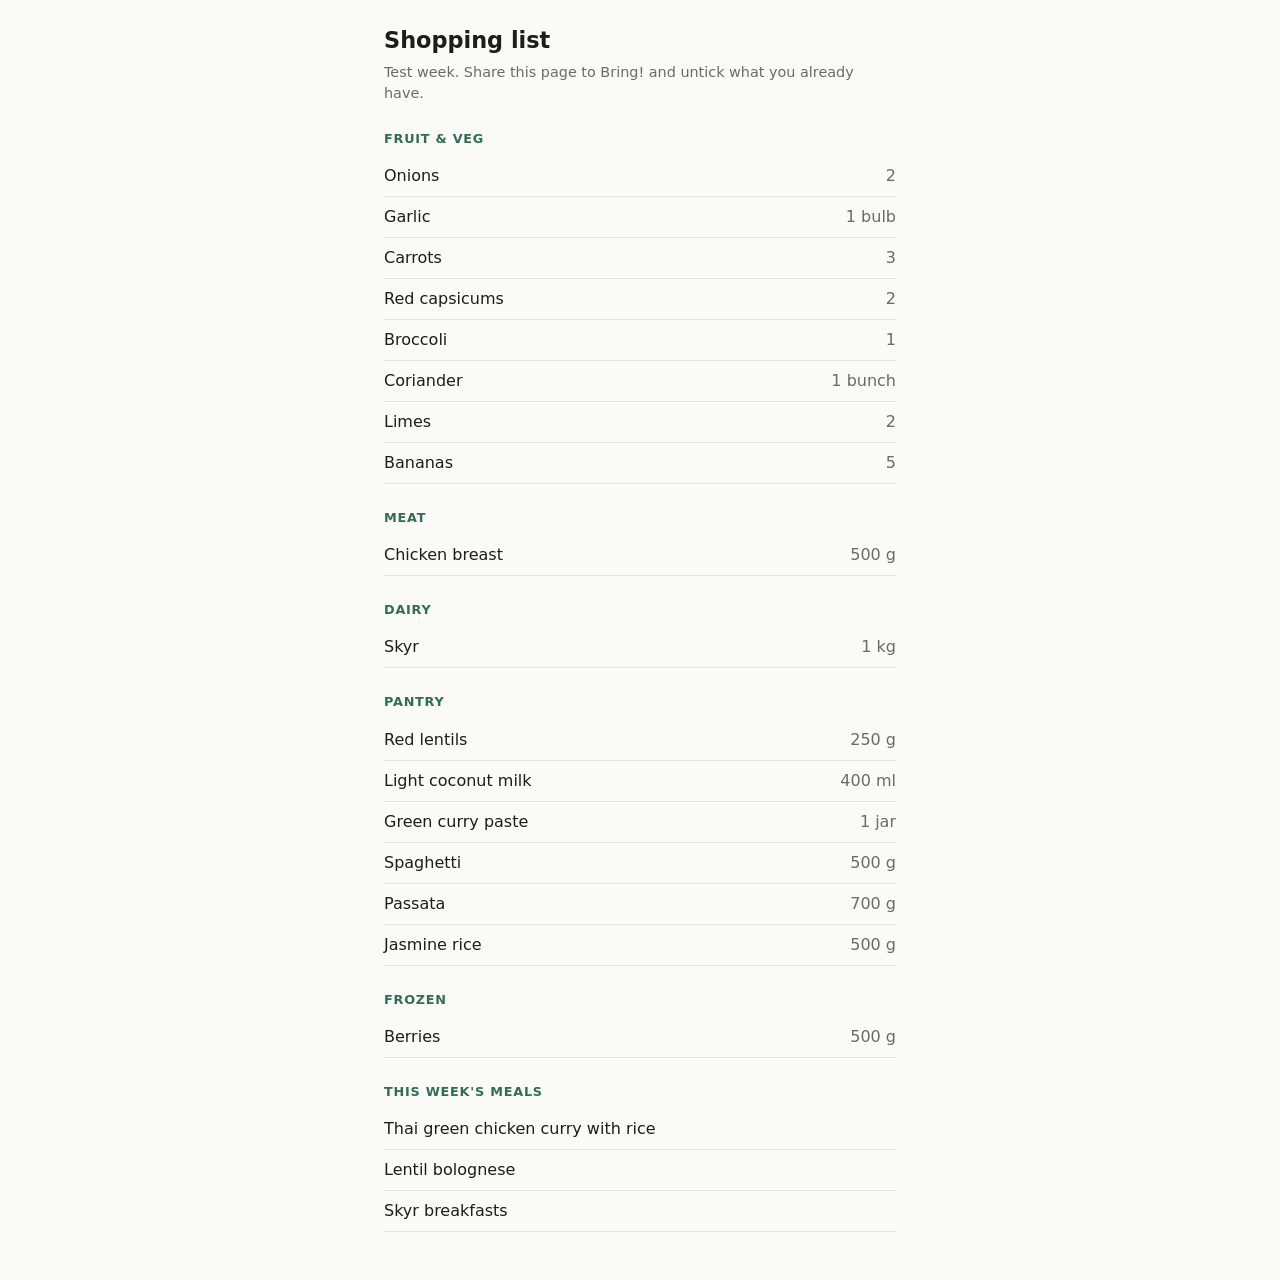
==== shopping/index.html @ 1fd20f5c "Add Bring! import test page for the weekly shopping list Test week list with schema.org Recipe marku" ====
<!doctype html>
<html lang="en-AU">
<head>
<meta charset="utf-8">
<meta name="viewport" content="width=device-width, initial-scale=1">
<meta name="robots" content="noindex, nofollow">
<title>Shopping list</title>
<script type="application/ld+json">
{
  "@context": "https://schema.org",
  "@type": "Recipe",
  "name": "Shopping list: test week",
  "description": "Weekly shopping list from Kat OS Health Coach. Totals only, metric, rounded up to buyable amounts.",
  "recipeYield": "1 week",
  "recipeIngredient": [
    "500 g chicken breast",
    "250 g red lentils",
    "400 ml light coconut milk",
    "1 jar green curry paste",
    "500 g spaghetti",
    "700 g passata",
    "500 g jasmine rice",
    "2 onions",
    "1 garlic bulb",
    "3 carrots",
    "2 red capsicums",
    "1 broccoli",
    "1 bunch coriander",
    "2 limes",
    "1 kg skyr",
    "5 bananas",
    "500 g frozen berries"
  ],
  "recipeInstructions": [
    {"@type": "HowToStep", "text": "Untick anything you already have, then add the rest to your Bring! list."}
  ]
}
</script>
<style>
  :root { --bg: #fafaf7; --fg: #1d1d1b; --muted: #6b6b66; --line: #e4e3dc; --accent: #2f6f4f; }
  @media (prefers-color-scheme: dark) {
    :root { --bg: #161615; --fg: #ecebe6; --muted: #9a9993; --line: #2c2c2a; --accent: #7cc39c; }
  }
  * { box-sizing: border-box; }
  body { margin: 0; background: var(--bg); color: var(--fg); font: 16px/1.5 system-ui, -apple-system, "Segoe UI", sans-serif; }
  main { max-width: 34rem; margin: 0 auto; padding: 24px 16px 48px; }
  h1 { font-size: 1.4rem; margin: 0 0 4px; }
  .sub { color: var(--muted); margin: 0 0 24px; font-size: 0.9rem; }
  h2 { font-size: 0.8rem; text-transform: uppercase; letter-spacing: 0.06em; color: var(--accent); margin: 24px 0 8px; }
  ul { list-style: none; margin: 0; padding: 0; }
  li { display: flex; justify-content: space-between; gap: 12px; padding: 8px 0; border-bottom: 1px solid var(--line); }
  .qty { color: var(--muted); white-space: nowrap; }
  .meals li { display: block; }
</style>
</head>
<body>
<main>
  <h1>Shopping list</h1>
  <p class="sub">Test week. Share this page to Bring! and untick what you already have.</p>

  <h2>Fruit &amp; veg</h2>
  <ul>
    <li><span>Onions</span><span class="qty">2</span></li>
    <li><span>Garlic</span><span class="qty">1 bulb</span></li>
    <li><span>Carrots</span><span class="qty">3</span></li>
    <li><span>Red capsicums</span><span class="qty">2</span></li>
    <li><span>Broccoli</span><span class="qty">1</span></li>
    <li><span>Coriander</span><span class="qty">1 bunch</span></li>
    <li><span>Limes</span><span class="qty">2</span></li>
    <li><span>Bananas</span><span class="qty">5</span></li>
  </ul>

  <h2>Meat</h2>
  <ul>
    <li><span>Chicken breast</span><span class="qty">500 g</span></li>
  </ul>

  <h2>Dairy</h2>
  <ul>
    <li><span>Skyr</span><span class="qty">1 kg</span></li>
  </ul>

  <h2>Pantry</h2>
  <ul>
    <li><span>Red lentils</span><span class="qty">250 g</span></li>
    <li><span>Light coconut milk</span><span class="qty">400 ml</span></li>
    <li><span>Green curry paste</span><span class="qty">1 jar</span></li>
    <li><span>Spaghetti</span><span class="qty">500 g</span></li>
    <li><span>Passata</span><span class="qty">700 g</span></li>
    <li><span>Jasmine rice</span><span class="qty">500 g</span></li>
  </ul>

  <h2>Frozen</h2>
  <ul>
    <li><span>Berries</span><span class="qty">500 g</span></li>
  </ul>

  <h2>This week's meals</h2>
  <ul class="meals">
    <li>Thai green chicken curry with rice</li>
    <li>Lentil bolognese</li>
    <li>Skyr breakfasts</li>
  </ul>
</main>
</body>
</html>
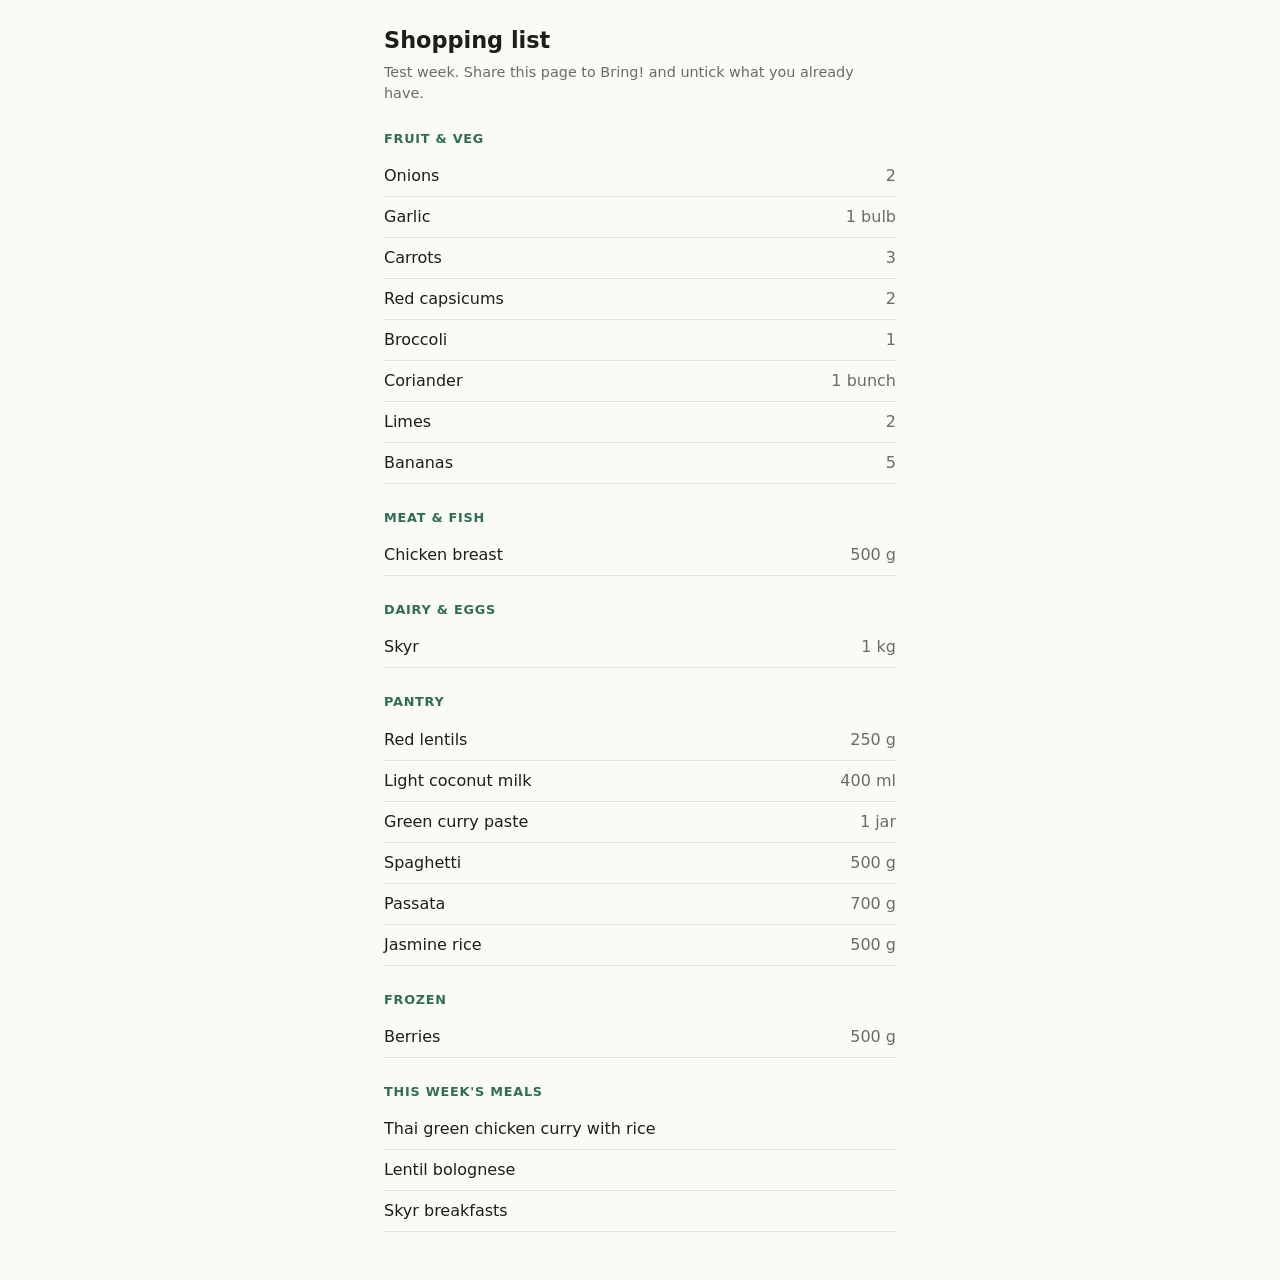
==== commit 47b3e08b: "Document the shopping list page format Add shopping/README.md with the weekly update rules and align" ====
--- a/shopping/index.html
+++ b/shopping/index.html
@@ -70,12 +70,12 @@
     <li><span>Bananas</span><span class="qty">5</span></li>
   </ul>
 
-  <h2>Meat</h2>
+  <h2>Meat &amp; fish</h2>
   <ul>
     <li><span>Chicken breast</span><span class="qty">500 g</span></li>
   </ul>
 
-  <h2>Dairy</h2>
+  <h2>Dairy &amp; eggs</h2>
   <ul>
     <li><span>Skyr</span><span class="qty">1 kg</span></li>
   </ul>
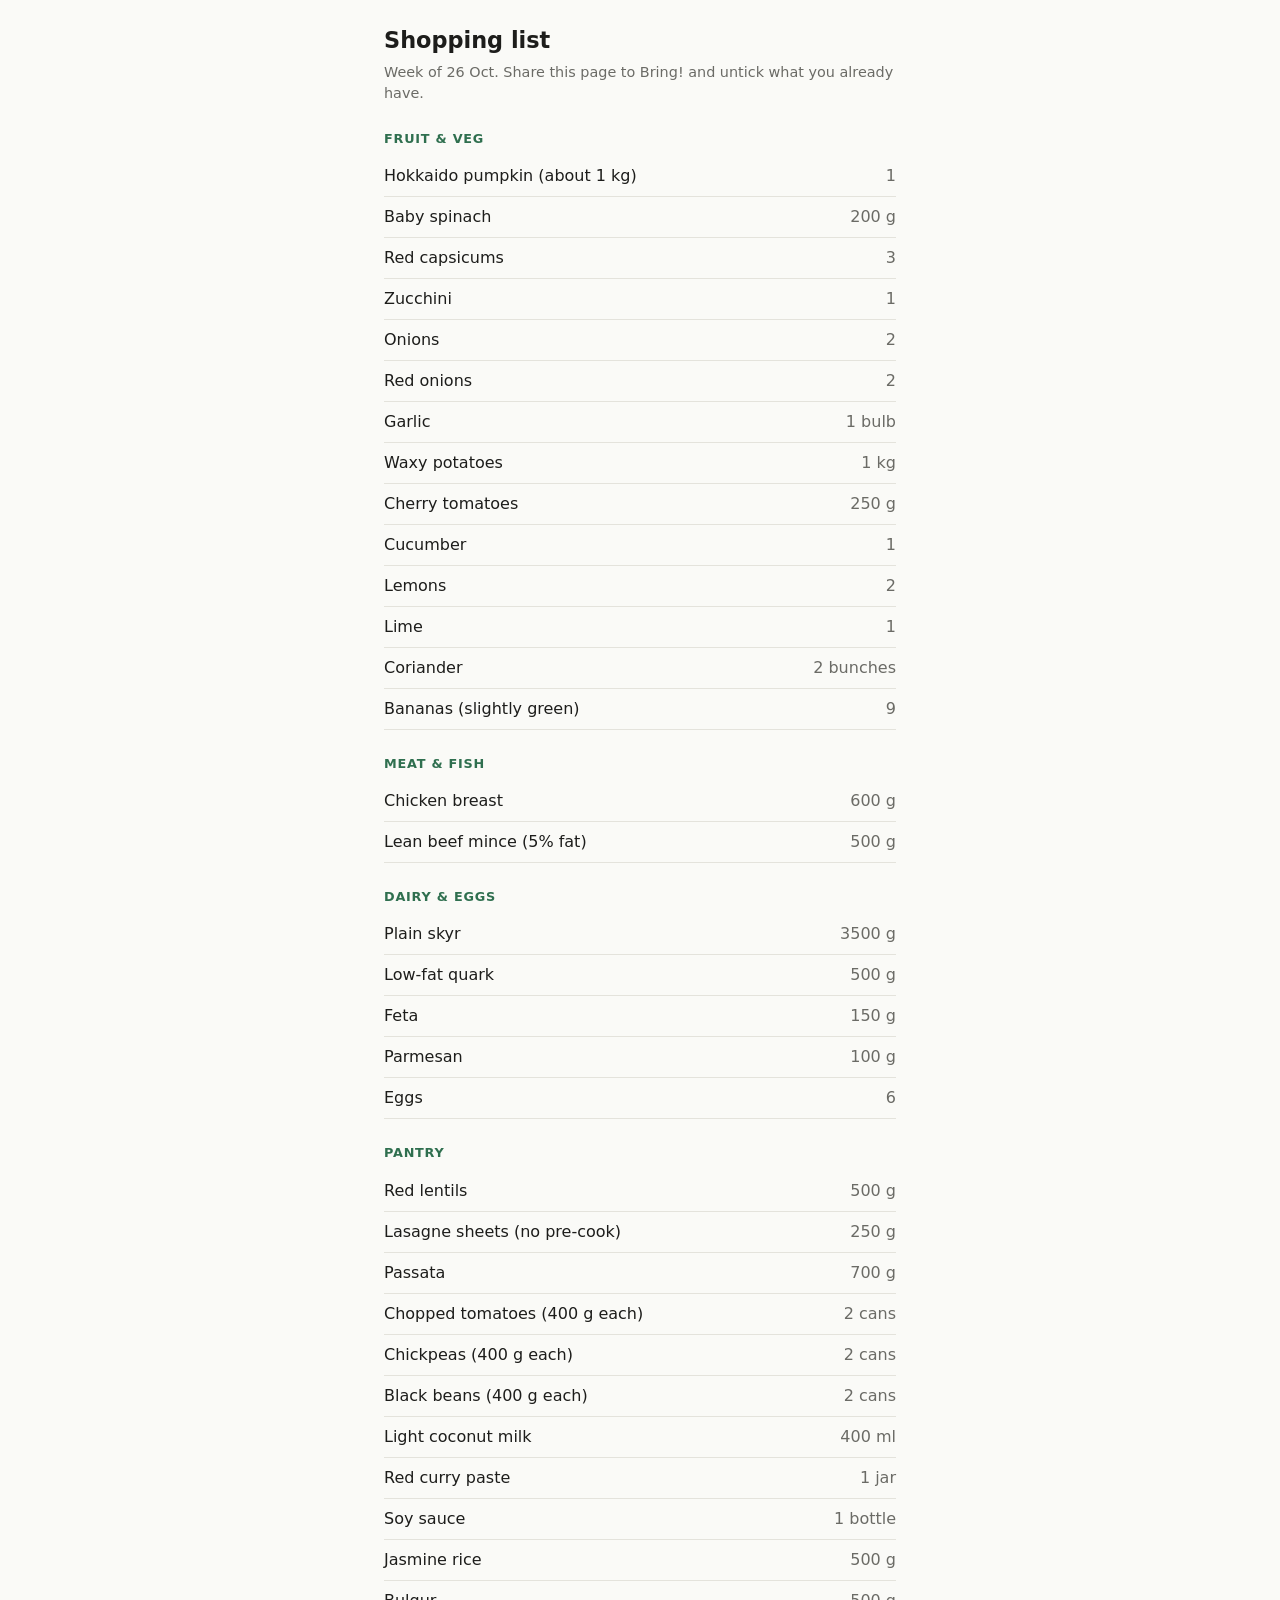
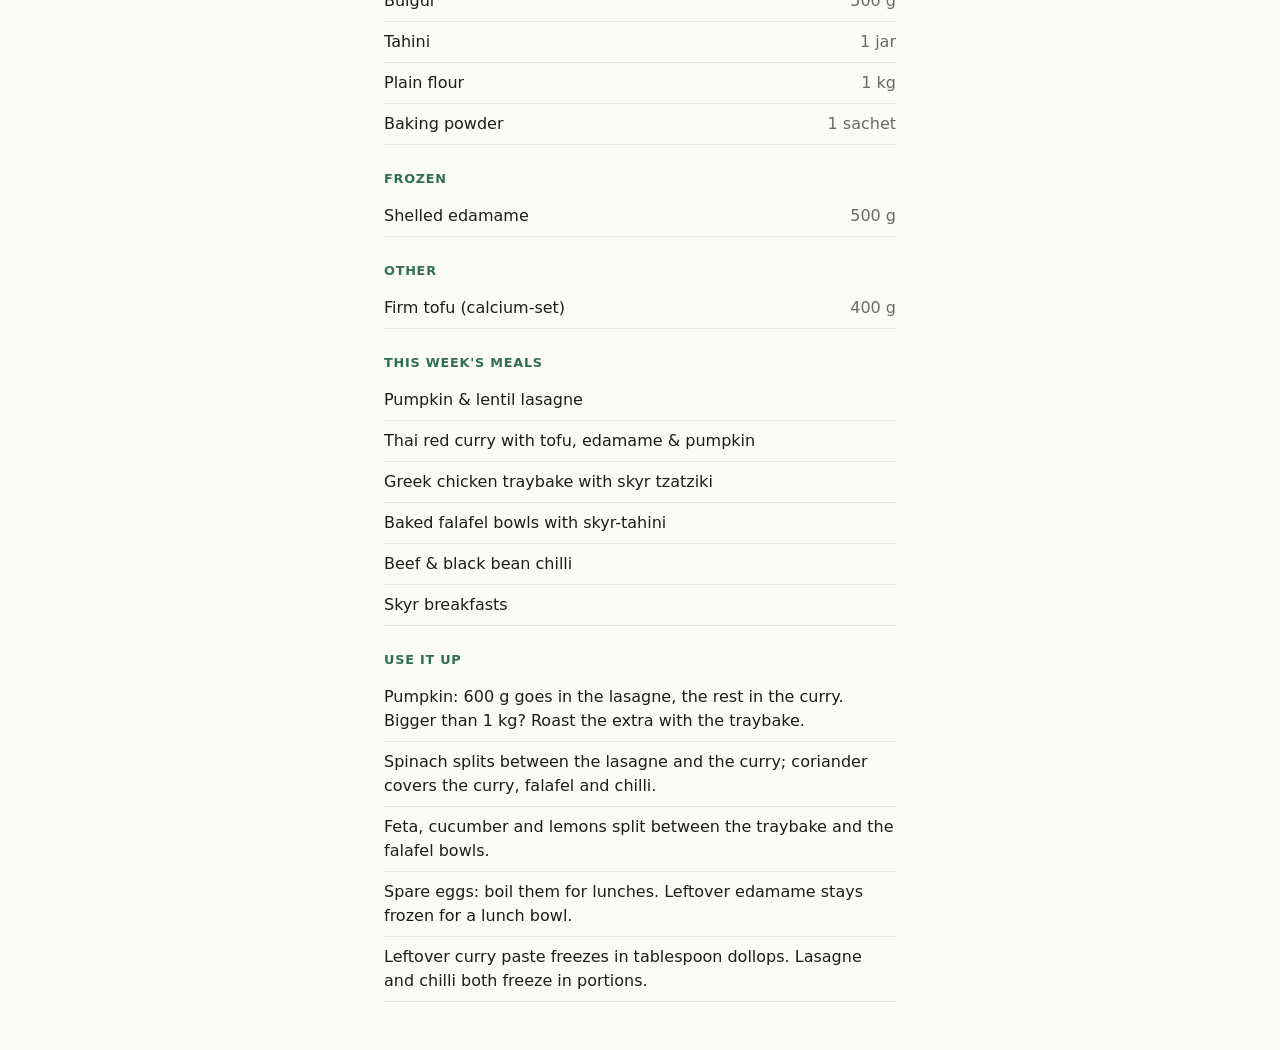
==== commit 02cf2a41: "Shopping list: week of 26 Oct Co-Authored-By: Claude Opus 5.5 <noreply@anthropic.com> Claude-Session" ====
--- a/shopping/index.html
+++ b/shopping/index.html
@@ -9,27 +9,47 @@
 {
   "@context": "https://schema.org",
   "@type": "Recipe",
-  "name": "Shopping list: test week",
+  "name": "Shopping list: week of 26 Oct",
   "description": "Weekly shopping list from Kat OS Health Coach. Totals only, metric, rounded up to buyable amounts.",
   "recipeYield": "1 week",
   "recipeIngredient": [
-    "500 g chicken breast",
-    "250 g red lentils",
+    "1 Hokkaido pumpkin (about 1 kg)",
+    "200 g baby spinach",
+    "3 red capsicums",
+    "1 zucchini",
+    "2 onions",
+    "2 red onions",
+    "1 garlic bulb",
+    "1 kg waxy potatoes",
+    "250 g cherry tomatoes",
+    "1 cucumber",
+    "2 lemons",
+    "1 lime",
+    "2 bunches coriander",
+    "9 bananas (slightly green)",
+    "600 g chicken breast",
+    "500 g lean beef mince (5% fat)",
+    "3500 g plain skyr",
+    "500 g low-fat quark",
+    "150 g feta",
+    "100 g parmesan",
+    "6 eggs",
+    "500 g red lentils",
+    "250 g lasagne sheets (no pre-cook)",
+    "700 g passata",
+    "2 cans chopped tomatoes (400 g each)",
+    "2 cans chickpeas (400 g each)",
+    "2 cans black beans (400 g each)",
     "400 ml light coconut milk",
-    "1 jar green curry paste",
-    "500 g spaghetti",
-    "700 g passata",
+    "1 jar red curry paste",
+    "1 bottle soy sauce",
     "500 g jasmine rice",
-    "2 onions",
-    "1 garlic bulb",
-    "3 carrots",
-    "2 red capsicums",
-    "1 broccoli",
-    "1 bunch coriander",
-    "2 limes",
-    "1 kg skyr",
-    "5 bananas",
-    "500 g frozen berries"
+    "500 g bulgur",
+    "1 jar tahini",
+    "1 kg plain flour",
+    "1 sachet baking powder",
+    "500 g frozen shelled edamame",
+    "400 g firm tofu (calcium-set)"
   ],
   "recipeInstructions": [
     {"@type": "HowToStep", "text": "Untick anything you already have, then add the rest to your Bring! list."}
@@ -56,50 +76,86 @@
 <body>
 <main>
   <h1>Shopping list</h1>
-  <p class="sub">Test week. Share this page to Bring! and untick what you already have.</p>
+  <p class="sub">Week of 26 Oct. Share this page to Bring! and untick what you already have.</p>
 
   <h2>Fruit &amp; veg</h2>
   <ul>
+    <li><span>Hokkaido pumpkin (about 1 kg)</span><span class="qty">1</span></li>
+    <li><span>Baby spinach</span><span class="qty">200 g</span></li>
+    <li><span>Red capsicums</span><span class="qty">3</span></li>
+    <li><span>Zucchini</span><span class="qty">1</span></li>
     <li><span>Onions</span><span class="qty">2</span></li>
+    <li><span>Red onions</span><span class="qty">2</span></li>
     <li><span>Garlic</span><span class="qty">1 bulb</span></li>
-    <li><span>Carrots</span><span class="qty">3</span></li>
-    <li><span>Red capsicums</span><span class="qty">2</span></li>
-    <li><span>Broccoli</span><span class="qty">1</span></li>
-    <li><span>Coriander</span><span class="qty">1 bunch</span></li>
-    <li><span>Limes</span><span class="qty">2</span></li>
-    <li><span>Bananas</span><span class="qty">5</span></li>
+    <li><span>Waxy potatoes</span><span class="qty">1 kg</span></li>
+    <li><span>Cherry tomatoes</span><span class="qty">250 g</span></li>
+    <li><span>Cucumber</span><span class="qty">1</span></li>
+    <li><span>Lemons</span><span class="qty">2</span></li>
+    <li><span>Lime</span><span class="qty">1</span></li>
+    <li><span>Coriander</span><span class="qty">2 bunches</span></li>
+    <li><span>Bananas (slightly green)</span><span class="qty">9</span></li>
   </ul>
 
   <h2>Meat &amp; fish</h2>
   <ul>
-    <li><span>Chicken breast</span><span class="qty">500 g</span></li>
+    <li><span>Chicken breast</span><span class="qty">600 g</span></li>
+    <li><span>Lean beef mince (5% fat)</span><span class="qty">500 g</span></li>
   </ul>
 
   <h2>Dairy &amp; eggs</h2>
   <ul>
-    <li><span>Skyr</span><span class="qty">1 kg</span></li>
+    <li><span>Plain skyr</span><span class="qty">3500 g</span></li>
+    <li><span>Low-fat quark</span><span class="qty">500 g</span></li>
+    <li><span>Feta</span><span class="qty">150 g</span></li>
+    <li><span>Parmesan</span><span class="qty">100 g</span></li>
+    <li><span>Eggs</span><span class="qty">6</span></li>
   </ul>
 
   <h2>Pantry</h2>
   <ul>
-    <li><span>Red lentils</span><span class="qty">250 g</span></li>
+    <li><span>Red lentils</span><span class="qty">500 g</span></li>
+    <li><span>Lasagne sheets (no pre-cook)</span><span class="qty">250 g</span></li>
+    <li><span>Passata</span><span class="qty">700 g</span></li>
+    <li><span>Chopped tomatoes (400 g each)</span><span class="qty">2 cans</span></li>
+    <li><span>Chickpeas (400 g each)</span><span class="qty">2 cans</span></li>
+    <li><span>Black beans (400 g each)</span><span class="qty">2 cans</span></li>
     <li><span>Light coconut milk</span><span class="qty">400 ml</span></li>
-    <li><span>Green curry paste</span><span class="qty">1 jar</span></li>
-    <li><span>Spaghetti</span><span class="qty">500 g</span></li>
-    <li><span>Passata</span><span class="qty">700 g</span></li>
+    <li><span>Red curry paste</span><span class="qty">1 jar</span></li>
+    <li><span>Soy sauce</span><span class="qty">1 bottle</span></li>
     <li><span>Jasmine rice</span><span class="qty">500 g</span></li>
+    <li><span>Bulgur</span><span class="qty">500 g</span></li>
+    <li><span>Tahini</span><span class="qty">1 jar</span></li>
+    <li><span>Plain flour</span><span class="qty">1 kg</span></li>
+    <li><span>Baking powder</span><span class="qty">1 sachet</span></li>
   </ul>
 
   <h2>Frozen</h2>
   <ul>
-    <li><span>Berries</span><span class="qty">500 g</span></li>
+    <li><span>Shelled edamame</span><span class="qty">500 g</span></li>
+  </ul>
+
+  <h2>Other</h2>
+  <ul>
+    <li><span>Firm tofu (calcium-set)</span><span class="qty">400 g</span></li>
   </ul>
 
   <h2>This week's meals</h2>
   <ul class="meals">
-    <li>Thai green chicken curry with rice</li>
-    <li>Lentil bolognese</li>
+    <li>Pumpkin &amp; lentil lasagne</li>
+    <li>Thai red curry with tofu, edamame &amp; pumpkin</li>
+    <li>Greek chicken traybake with skyr tzatziki</li>
+    <li>Baked falafel bowls with skyr-tahini</li>
+    <li>Beef &amp; black bean chilli</li>
     <li>Skyr breakfasts</li>
+  </ul>
+
+  <h2>Use it up</h2>
+  <ul class="meals">
+    <li>Pumpkin: 600 g goes in the lasagne, the rest in the curry. Bigger than 1 kg? Roast the extra with the traybake.</li>
+    <li>Spinach splits between the lasagne and the curry; coriander covers the curry, falafel and chilli.</li>
+    <li>Feta, cucumber and lemons split between the traybake and the falafel bowls.</li>
+    <li>Spare eggs: boil them for lunches. Leftover edamame stays frozen for a lunch bowl.</li>
+    <li>Leftover curry paste freezes in tablespoon dollops. Lasagne and chilli both freeze in portions.</li>
   </ul>
 </main>
 </body>
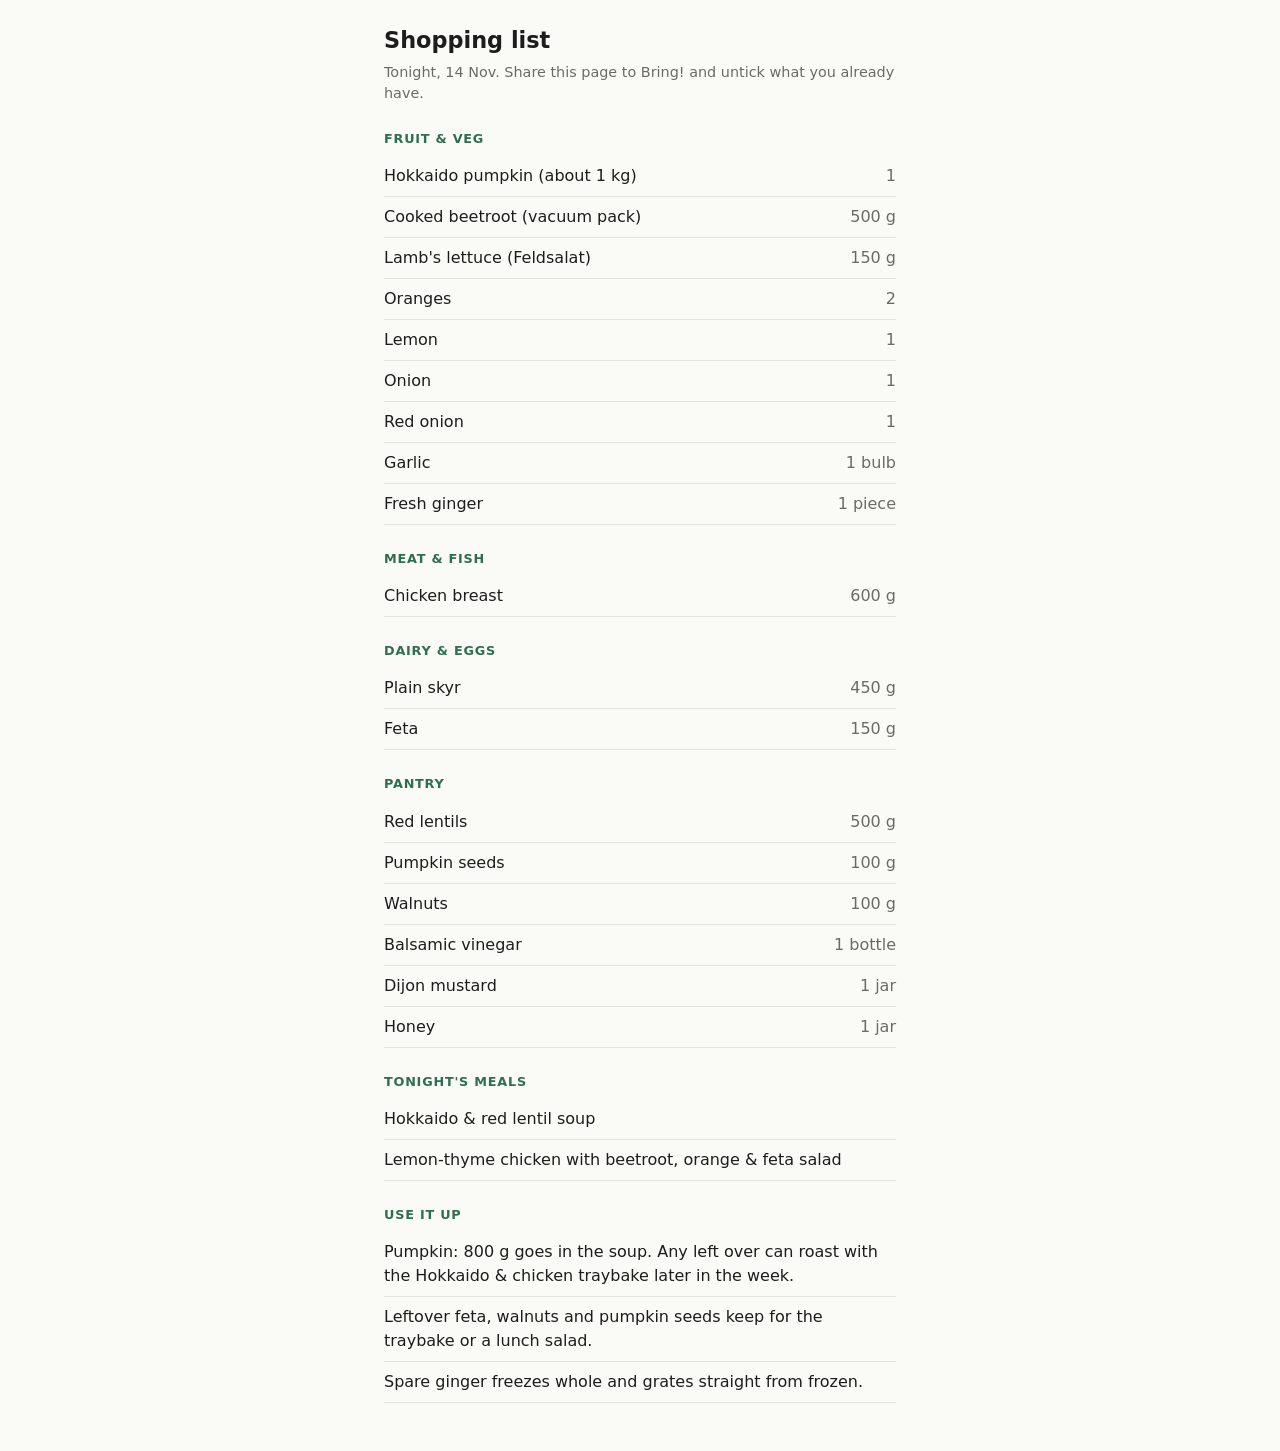
==== commit 50fdd90d: "Shopping list: tonight, 14 Nov Co-Authored-By: Claude Opus 5.5 <noreply@anthropic.com> Claude-Sessio" ====
--- a/shopping/index.html
+++ b/shopping/index.html
@@ -9,47 +9,28 @@
 {
   "@context": "https://schema.org",
   "@type": "Recipe",
-  "name": "Shopping list: week of 26 Oct",
+  "name": "Shopping list: tonight, 14 Nov",
   "description": "Weekly shopping list from Kat OS Health Coach. Totals only, metric, rounded up to buyable amounts.",
   "recipeYield": "1 week",
   "recipeIngredient": [
     "1 Hokkaido pumpkin (about 1 kg)",
-    "200 g baby spinach",
-    "3 red capsicums",
-    "1 zucchini",
-    "2 onions",
-    "2 red onions",
+    "500 g cooked beetroot (vacuum pack)",
+    "150 g lamb's lettuce (Feldsalat)",
+    "2 oranges",
+    "1 lemon",
+    "1 onion",
+    "1 red onion",
     "1 garlic bulb",
-    "1 kg waxy potatoes",
-    "250 g cherry tomatoes",
-    "1 cucumber",
-    "2 lemons",
-    "1 lime",
-    "2 bunches coriander",
-    "9 bananas (slightly green)",
+    "1 piece fresh ginger",
     "600 g chicken breast",
-    "500 g lean beef mince (5% fat)",
-    "3500 g plain skyr",
-    "500 g low-fat quark",
+    "450 g plain skyr",
     "150 g feta",
-    "100 g parmesan",
-    "6 eggs",
     "500 g red lentils",
-    "250 g lasagne sheets (no pre-cook)",
-    "700 g passata",
-    "2 cans chopped tomatoes (400 g each)",
-    "2 cans chickpeas (400 g each)",
-    "2 cans black beans (400 g each)",
-    "400 ml light coconut milk",
-    "1 jar red curry paste",
-    "1 bottle soy sauce",
-    "500 g jasmine rice",
-    "500 g bulgur",
-    "1 jar tahini",
-    "1 kg plain flour",
-    "1 sachet baking powder",
-    "500 g frozen shelled edamame",
-    "400 g firm tofu (calcium-set)"
+    "100 g pumpkin seeds",
+    "100 g walnuts",
+    "1 bottle balsamic vinegar",
+    "1 jar Dijon mustard",
+    "1 jar honey"
   ],
   "recipeInstructions": [
     {"@type": "HowToStep", "text": "Untick anything you already have, then add the rest to your Bring! list."}
@@ -76,86 +57,53 @@
 <body>
 <main>
   <h1>Shopping list</h1>
-  <p class="sub">Week of 26 Oct. Share this page to Bring! and untick what you already have.</p>
+  <p class="sub">Tonight, 14 Nov. Share this page to Bring! and untick what you already have.</p>
 
   <h2>Fruit &amp; veg</h2>
   <ul>
     <li><span>Hokkaido pumpkin (about 1 kg)</span><span class="qty">1</span></li>
-    <li><span>Baby spinach</span><span class="qty">200 g</span></li>
-    <li><span>Red capsicums</span><span class="qty">3</span></li>
-    <li><span>Zucchini</span><span class="qty">1</span></li>
-    <li><span>Onions</span><span class="qty">2</span></li>
-    <li><span>Red onions</span><span class="qty">2</span></li>
+    <li><span>Cooked beetroot (vacuum pack)</span><span class="qty">500 g</span></li>
+    <li><span>Lamb&#39;s lettuce (Feldsalat)</span><span class="qty">150 g</span></li>
+    <li><span>Oranges</span><span class="qty">2</span></li>
+    <li><span>Lemon</span><span class="qty">1</span></li>
+    <li><span>Onion</span><span class="qty">1</span></li>
+    <li><span>Red onion</span><span class="qty">1</span></li>
     <li><span>Garlic</span><span class="qty">1 bulb</span></li>
-    <li><span>Waxy potatoes</span><span class="qty">1 kg</span></li>
-    <li><span>Cherry tomatoes</span><span class="qty">250 g</span></li>
-    <li><span>Cucumber</span><span class="qty">1</span></li>
-    <li><span>Lemons</span><span class="qty">2</span></li>
-    <li><span>Lime</span><span class="qty">1</span></li>
-    <li><span>Coriander</span><span class="qty">2 bunches</span></li>
-    <li><span>Bananas (slightly green)</span><span class="qty">9</span></li>
+    <li><span>Fresh ginger</span><span class="qty">1 piece</span></li>
   </ul>
 
   <h2>Meat &amp; fish</h2>
   <ul>
     <li><span>Chicken breast</span><span class="qty">600 g</span></li>
-    <li><span>Lean beef mince (5% fat)</span><span class="qty">500 g</span></li>
   </ul>
 
   <h2>Dairy &amp; eggs</h2>
   <ul>
-    <li><span>Plain skyr</span><span class="qty">3500 g</span></li>
-    <li><span>Low-fat quark</span><span class="qty">500 g</span></li>
+    <li><span>Plain skyr</span><span class="qty">450 g</span></li>
     <li><span>Feta</span><span class="qty">150 g</span></li>
-    <li><span>Parmesan</span><span class="qty">100 g</span></li>
-    <li><span>Eggs</span><span class="qty">6</span></li>
   </ul>
 
   <h2>Pantry</h2>
   <ul>
     <li><span>Red lentils</span><span class="qty">500 g</span></li>
-    <li><span>Lasagne sheets (no pre-cook)</span><span class="qty">250 g</span></li>
-    <li><span>Passata</span><span class="qty">700 g</span></li>
-    <li><span>Chopped tomatoes (400 g each)</span><span class="qty">2 cans</span></li>
-    <li><span>Chickpeas (400 g each)</span><span class="qty">2 cans</span></li>
-    <li><span>Black beans (400 g each)</span><span class="qty">2 cans</span></li>
-    <li><span>Light coconut milk</span><span class="qty">400 ml</span></li>
-    <li><span>Red curry paste</span><span class="qty">1 jar</span></li>
-    <li><span>Soy sauce</span><span class="qty">1 bottle</span></li>
-    <li><span>Jasmine rice</span><span class="qty">500 g</span></li>
-    <li><span>Bulgur</span><span class="qty">500 g</span></li>
-    <li><span>Tahini</span><span class="qty">1 jar</span></li>
-    <li><span>Plain flour</span><span class="qty">1 kg</span></li>
-    <li><span>Baking powder</span><span class="qty">1 sachet</span></li>
+    <li><span>Pumpkin seeds</span><span class="qty">100 g</span></li>
+    <li><span>Walnuts</span><span class="qty">100 g</span></li>
+    <li><span>Balsamic vinegar</span><span class="qty">1 bottle</span></li>
+    <li><span>Dijon mustard</span><span class="qty">1 jar</span></li>
+    <li><span>Honey</span><span class="qty">1 jar</span></li>
   </ul>
 
-  <h2>Frozen</h2>
-  <ul>
-    <li><span>Shelled edamame</span><span class="qty">500 g</span></li>
-  </ul>
-
-  <h2>Other</h2>
-  <ul>
-    <li><span>Firm tofu (calcium-set)</span><span class="qty">400 g</span></li>
-  </ul>
-
-  <h2>This week's meals</h2>
+  <h2>Tonight's meals</h2>
   <ul class="meals">
-    <li>Pumpkin &amp; lentil lasagne</li>
-    <li>Thai red curry with tofu, edamame &amp; pumpkin</li>
-    <li>Greek chicken traybake with skyr tzatziki</li>
-    <li>Baked falafel bowls with skyr-tahini</li>
-    <li>Beef &amp; black bean chilli</li>
-    <li>Skyr breakfasts</li>
+    <li>Hokkaido &amp; red lentil soup</li>
+    <li>Lemon-thyme chicken with beetroot, orange &amp; feta salad</li>
   </ul>
 
   <h2>Use it up</h2>
   <ul class="meals">
-    <li>Pumpkin: 600 g goes in the lasagne, the rest in the curry. Bigger than 1 kg? Roast the extra with the traybake.</li>
-    <li>Spinach splits between the lasagne and the curry; coriander covers the curry, falafel and chilli.</li>
-    <li>Feta, cucumber and lemons split between the traybake and the falafel bowls.</li>
-    <li>Spare eggs: boil them for lunches. Leftover edamame stays frozen for a lunch bowl.</li>
-    <li>Leftover curry paste freezes in tablespoon dollops. Lasagne and chilli both freeze in portions.</li>
+    <li>Pumpkin: 800 g goes in the soup. Any left over can roast with the Hokkaido &amp; chicken traybake later in the week.</li>
+    <li>Leftover feta, walnuts and pumpkin seeds keep for the traybake or a lunch salad.</li>
+    <li>Spare ginger freezes whole and grates straight from frozen.</li>
   </ul>
 </main>
 </body>
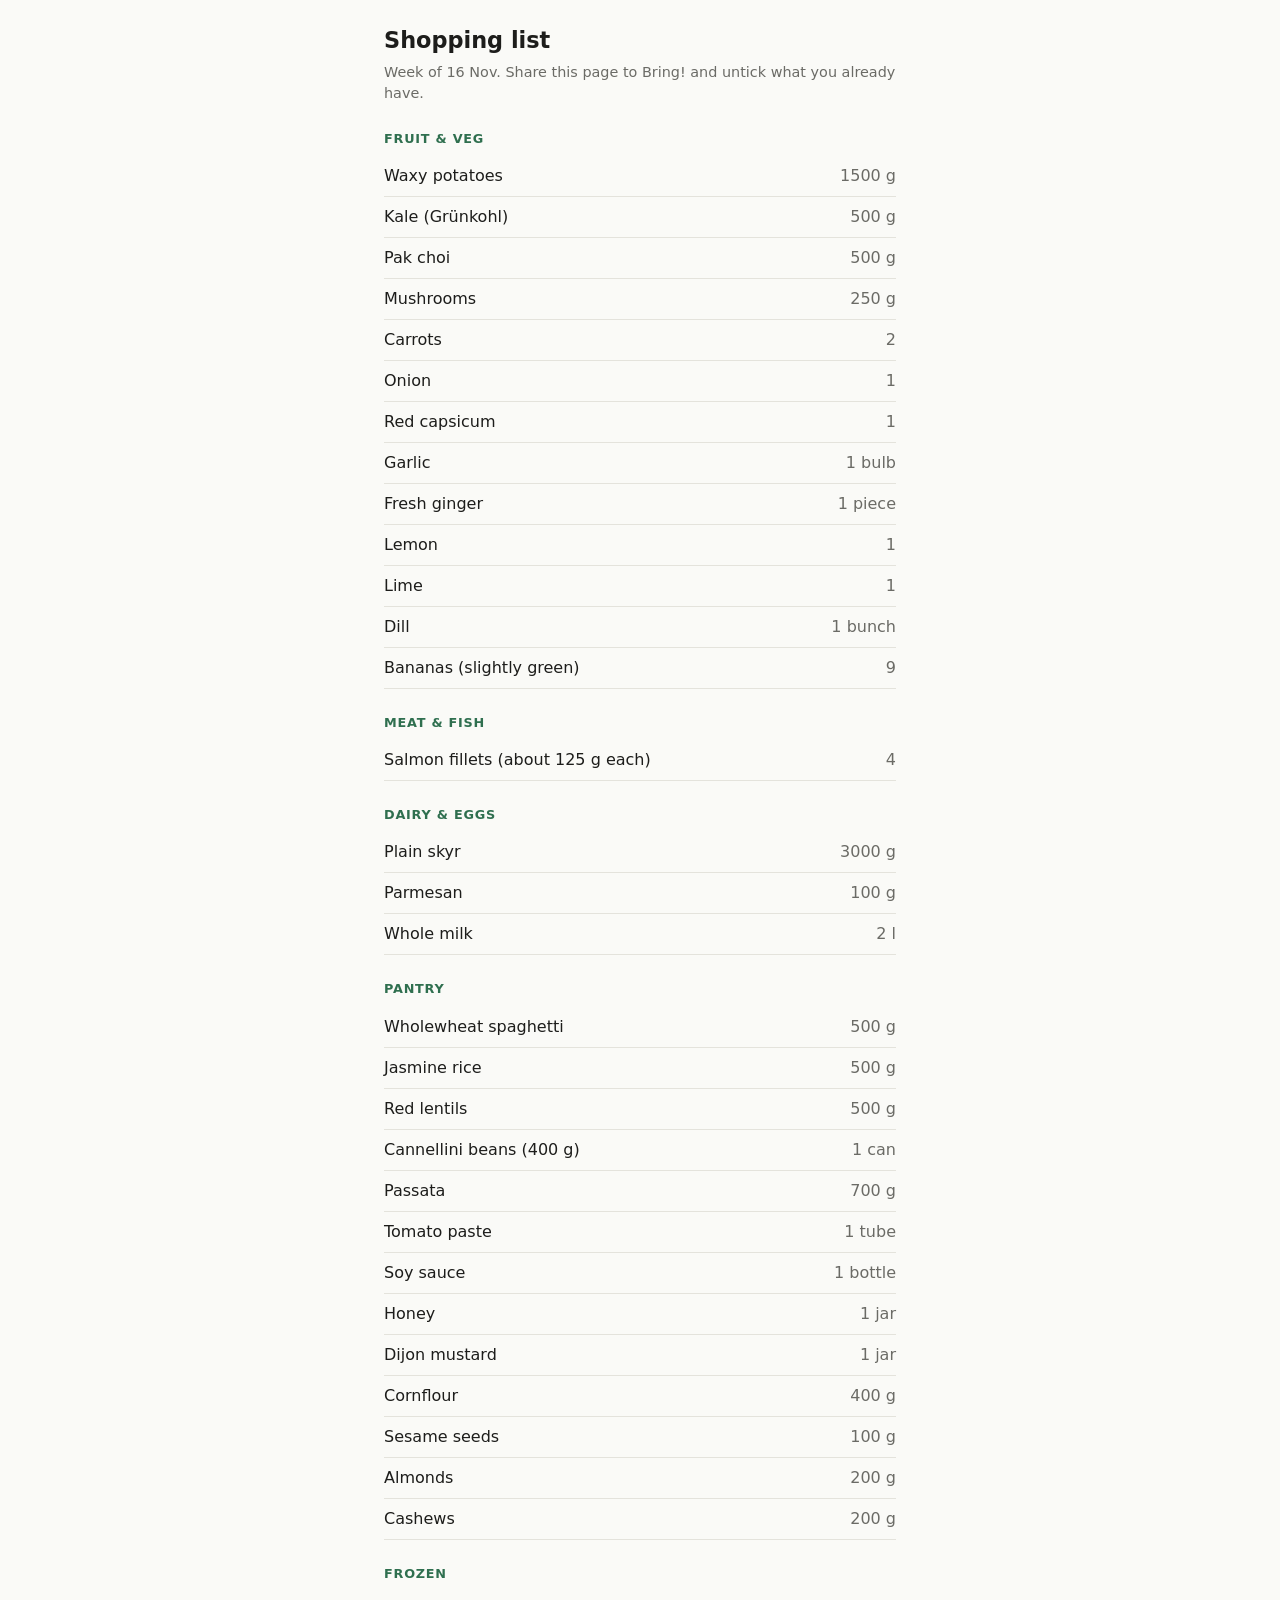
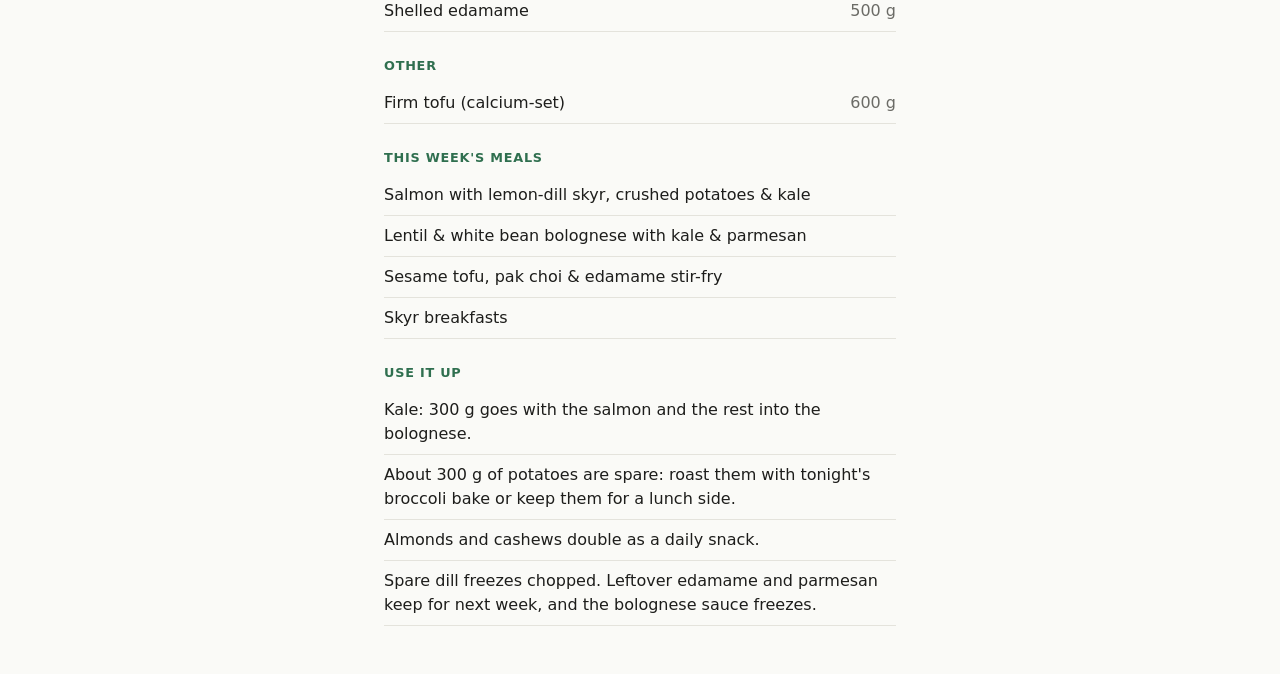
==== commit 42aa193d: "Shopping list: week of 16 Nov Co-Authored-By: Claude Opus 5.5 <noreply@anthropic.com> Claude-Session" ====
--- a/shopping/index.html
+++ b/shopping/index.html
@@ -9,28 +9,42 @@
 {
   "@context": "https://schema.org",
   "@type": "Recipe",
-  "name": "Shopping list: tonight, 14 Nov",
+  "name": "Shopping list: week of 16 Nov",
   "description": "Weekly shopping list from Kat OS Health Coach. Totals only, metric, rounded up to buyable amounts.",
   "recipeYield": "1 week",
   "recipeIngredient": [
-    "1 Hokkaido pumpkin (about 1 kg)",
-    "500 g cooked beetroot (vacuum pack)",
-    "150 g lamb's lettuce (Feldsalat)",
-    "2 oranges",
-    "1 lemon",
+    "1500 g waxy potatoes",
+    "500 g kale (Grünkohl)",
+    "500 g pak choi",
+    "250 g mushrooms",
+    "2 carrots",
     "1 onion",
-    "1 red onion",
+    "1 red capsicum",
     "1 garlic bulb",
     "1 piece fresh ginger",
-    "600 g chicken breast",
-    "450 g plain skyr",
-    "150 g feta",
+    "1 lemon",
+    "1 lime",
+    "1 bunch dill",
+    "9 bananas (slightly green)",
+    "4 salmon fillets (about 125 g each)",
+    "3000 g plain skyr",
+    "100 g parmesan",
+    "2 l whole milk",
+    "500 g wholewheat spaghetti",
+    "500 g jasmine rice",
     "500 g red lentils",
-    "100 g pumpkin seeds",
-    "100 g walnuts",
-    "1 bottle balsamic vinegar",
+    "1 can cannellini beans (400 g)",
+    "700 g passata",
+    "1 tube tomato paste",
+    "1 bottle soy sauce",
+    "1 jar honey",
     "1 jar Dijon mustard",
-    "1 jar honey"
+    "400 g cornflour",
+    "100 g sesame seeds",
+    "200 g almonds",
+    "200 g cashews",
+    "500 g frozen shelled edamame",
+    "600 g firm tofu (calcium-set)"
   ],
   "recipeInstructions": [
     {"@type": "HowToStep", "text": "Untick anything you already have, then add the rest to your Bring! list."}
@@ -57,53 +71,78 @@
 <body>
 <main>
   <h1>Shopping list</h1>
-  <p class="sub">Tonight, 14 Nov. Share this page to Bring! and untick what you already have.</p>
+  <p class="sub">Week of 16 Nov. Share this page to Bring! and untick what you already have.</p>
 
   <h2>Fruit &amp; veg</h2>
   <ul>
-    <li><span>Hokkaido pumpkin (about 1 kg)</span><span class="qty">1</span></li>
-    <li><span>Cooked beetroot (vacuum pack)</span><span class="qty">500 g</span></li>
-    <li><span>Lamb&#39;s lettuce (Feldsalat)</span><span class="qty">150 g</span></li>
-    <li><span>Oranges</span><span class="qty">2</span></li>
-    <li><span>Lemon</span><span class="qty">1</span></li>
+    <li><span>Waxy potatoes</span><span class="qty">1500 g</span></li>
+    <li><span>Kale (Grünkohl)</span><span class="qty">500 g</span></li>
+    <li><span>Pak choi</span><span class="qty">500 g</span></li>
+    <li><span>Mushrooms</span><span class="qty">250 g</span></li>
+    <li><span>Carrots</span><span class="qty">2</span></li>
     <li><span>Onion</span><span class="qty">1</span></li>
-    <li><span>Red onion</span><span class="qty">1</span></li>
+    <li><span>Red capsicum</span><span class="qty">1</span></li>
     <li><span>Garlic</span><span class="qty">1 bulb</span></li>
     <li><span>Fresh ginger</span><span class="qty">1 piece</span></li>
+    <li><span>Lemon</span><span class="qty">1</span></li>
+    <li><span>Lime</span><span class="qty">1</span></li>
+    <li><span>Dill</span><span class="qty">1 bunch</span></li>
+    <li><span>Bananas (slightly green)</span><span class="qty">9</span></li>
   </ul>
 
   <h2>Meat &amp; fish</h2>
   <ul>
-    <li><span>Chicken breast</span><span class="qty">600 g</span></li>
+    <li><span>Salmon fillets (about 125 g each)</span><span class="qty">4</span></li>
   </ul>
 
   <h2>Dairy &amp; eggs</h2>
   <ul>
-    <li><span>Plain skyr</span><span class="qty">450 g</span></li>
-    <li><span>Feta</span><span class="qty">150 g</span></li>
+    <li><span>Plain skyr</span><span class="qty">3000 g</span></li>
+    <li><span>Parmesan</span><span class="qty">100 g</span></li>
+    <li><span>Whole milk</span><span class="qty">2 l</span></li>
   </ul>
 
   <h2>Pantry</h2>
   <ul>
+    <li><span>Wholewheat spaghetti</span><span class="qty">500 g</span></li>
+    <li><span>Jasmine rice</span><span class="qty">500 g</span></li>
     <li><span>Red lentils</span><span class="qty">500 g</span></li>
-    <li><span>Pumpkin seeds</span><span class="qty">100 g</span></li>
-    <li><span>Walnuts</span><span class="qty">100 g</span></li>
-    <li><span>Balsamic vinegar</span><span class="qty">1 bottle</span></li>
+    <li><span>Cannellini beans (400 g)</span><span class="qty">1 can</span></li>
+    <li><span>Passata</span><span class="qty">700 g</span></li>
+    <li><span>Tomato paste</span><span class="qty">1 tube</span></li>
+    <li><span>Soy sauce</span><span class="qty">1 bottle</span></li>
+    <li><span>Honey</span><span class="qty">1 jar</span></li>
     <li><span>Dijon mustard</span><span class="qty">1 jar</span></li>
-    <li><span>Honey</span><span class="qty">1 jar</span></li>
+    <li><span>Cornflour</span><span class="qty">400 g</span></li>
+    <li><span>Sesame seeds</span><span class="qty">100 g</span></li>
+    <li><span>Almonds</span><span class="qty">200 g</span></li>
+    <li><span>Cashews</span><span class="qty">200 g</span></li>
   </ul>
 
-  <h2>Tonight's meals</h2>
+  <h2>Frozen</h2>
+  <ul>
+    <li><span>Shelled edamame</span><span class="qty">500 g</span></li>
+  </ul>
+
+  <h2>Other</h2>
+  <ul>
+    <li><span>Firm tofu (calcium-set)</span><span class="qty">600 g</span></li>
+  </ul>
+
+  <h2>This week's meals</h2>
   <ul class="meals">
-    <li>Hokkaido &amp; red lentil soup</li>
-    <li>Lemon-thyme chicken with beetroot, orange &amp; feta salad</li>
+    <li>Salmon with lemon-dill skyr, crushed potatoes &amp; kale</li>
+    <li>Lentil &amp; white bean bolognese with kale &amp; parmesan</li>
+    <li>Sesame tofu, pak choi &amp; edamame stir-fry</li>
+    <li>Skyr breakfasts</li>
   </ul>
 
   <h2>Use it up</h2>
   <ul class="meals">
-    <li>Pumpkin: 800 g goes in the soup. Any left over can roast with the Hokkaido &amp; chicken traybake later in the week.</li>
-    <li>Leftover feta, walnuts and pumpkin seeds keep for the traybake or a lunch salad.</li>
-    <li>Spare ginger freezes whole and grates straight from frozen.</li>
+    <li>Kale: 300 g goes with the salmon and the rest into the bolognese.</li>
+    <li>About 300 g of potatoes are spare: roast them with tonight's broccoli bake or keep them for a lunch side.</li>
+    <li>Almonds and cashews double as a daily snack.</li>
+    <li>Spare dill freezes chopped. Leftover edamame and parmesan keep for next week, and the bolognese sauce freezes.</li>
   </ul>
 </main>
 </body>
